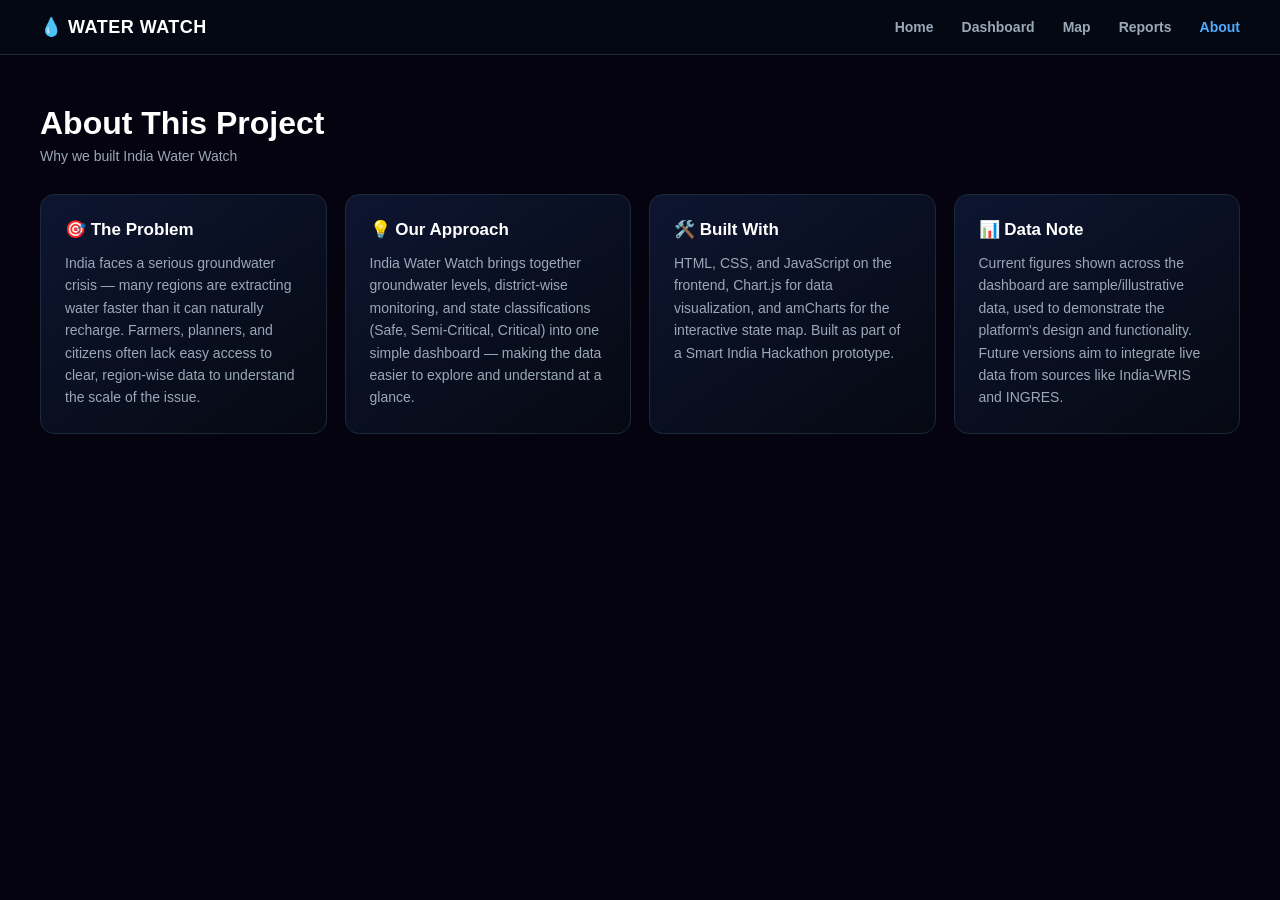
==== about.html @ 904ef2a4 "First version of India Water Watch" ====
<!DOCTYPE html>
<html lang="en">
<head>
  <meta charset="UTF-8" />
  <meta name="viewport" content="width=device-width, initial-scale=1.0" />
  <title>About | India Water Watch</title>
  <link rel="stylesheet" href="style.css" />
</head>
<body>

  <nav class="navbar">
    <a href="index.html" class="logo">💧 WATER WATCH</a>
    <div class="nav-links">
      <a href="index.html">Home</a>
      <a href="dashboard.html">Dashboard</a>
      <a href="map.html">Map</a>
      <a href="reports.html">Reports</a>
      <a href="about.html" class="active">About</a>
    </div>
  </nav>

  <div class="page-header">
    <h1>About This Project</h1>
    <p>Why we built India Water Watch</p>
  </div>

  <section class="about-content">
    <div class="about-card">
      <h3>🎯 The Problem</h3>
      <p>India faces a serious groundwater crisis — many regions are extracting water faster than it can naturally recharge. Farmers, planners, and citizens often lack easy access to clear, region-wise data to understand the scale of the issue.</p>
    </div>

    <div class="about-card">
      <h3>💡 Our Approach</h3>
      <p>India Water Watch brings together groundwater levels, district-wise monitoring, and state classifications (Safe, Semi-Critical, Critical) into one simple dashboard — making the data easier to explore and understand at a glance.</p>
    </div>

    <div class="about-card">
      <h3>🛠️ Built With</h3>
      <p>HTML, CSS, and JavaScript on the frontend, Chart.js for data visualization, and amCharts for the interactive state map. Built as part of a Smart India Hackathon prototype.</p>
    </div>

    <div class="about-card">
      <h3>📊 Data Note</h3>
      <p>Current figures shown across the dashboard are sample/illustrative data, used to demonstrate the platform's design and functionality. Future versions aim to integrate live data from sources like India-WRIS and INGRES.</p>
    </div>
  </section>

  <script src="script.js"></script>
</body>
</html>
---- style.css ----
/* ===== RESET & BASE ===== */
* { margin: 0; padding: 0; box-sizing: border-box; }

body {
  font-family: 'Segoe UI', Arial, sans-serif;
  background: #05030f;
  color: #ffffff;
}

/* ===== NAVBAR ===== */
.navbar {
  position: sticky;
  top: 0;
  z-index: 100;
  display: flex;
  justify-content: space-between;
  align-items: center;
  padding: 16px 40px;
  background: rgba(5, 10, 20, 0.85);
  backdrop-filter: blur(10px);
  border-bottom: 1px solid #1c2a3a;
}

.navbar .logo {
  font-weight: 800;
  font-size: 18px;
  color: #ffffff;
  text-decoration: none;
  letter-spacing: 0.5px;
}

.navbar .nav-links {
  display: flex;
  gap: 28px;
}

.navbar .nav-links a {
  color: #9aa8b8;
  text-decoration: none;
  font-size: 14px;
  font-weight: 600;
  transition: color 0.3s ease;
}

.navbar .nav-links a:hover {
  color: #4facfe;
}

.navbar .nav-links a.active {
  color: #4facfe;
}

/* ===== HERO SECTION (Home page) ===== */
.hero-scene {
  position: relative;
  width: 100%;
  height: 460px;
  overflow: hidden;
  background-size: cover;
}

.hero-photo {
  position: absolute;
  inset: 0;
  background-size: cover;
  background-position: center 30%;
}

.hero-photo::after {
  content: "";
  position: absolute;
  inset: 0;
  background: linear-gradient(to bottom, rgba(5,10,20,0.2), rgba(5,10,20,0.9));
}

.hero-text {
  position: absolute;
  top: 50%;
  left: 50%;
  transform: translate(-50%, -50%);
  text-align: center;
  z-index: 10;
  width: 90%;
}

.hero-text h1 {
  font-size: 42px;
  font-weight: 800;
  letter-spacing: 1px;
  text-shadow: 0 4px 20px rgba(0,0,0,0.6);
}

.hero-text p {
  margin-top: 10px;
  font-size: 15px;
  color: #d0d8e0;
  text-shadow: 0 2px 10px rgba(0,0,0,0.6);
}
.hero-text {
  position: absolute;
  top: 50%;
  left: 50%;
  transform: translate(-50%, -50%);
  text-align: center;
  z-index: 10;
  width: 90%;
  animation: floatIn 1.2s ease-out forwards;
}

@keyframes floatIn {
  0% {
    opacity: 0;
    transform: translate(-50%, -30%);
  }
  100% {
    opacity: 1;
    transform: translate(-50%, -50%);
  }
}

/* ===== PAGE HEADER (used on Dashboard, Map, Reports, About) ===== */
.page-header {
  padding: 50px 40px 20px;
}

.page-header h1 {
  font-size: 32px;
  font-weight: 800;
}

.page-header p {
  color: #9aa8b8;
  font-size: 14px;
  margin-top: 6px;
}

/* ===== DASHBOARD: STATS CARDS ===== */
.stats-grid {
  display: grid;
  grid-template-columns: repeat(auto-fit, minmax(220px, 1fr));
  gap: 18px;
  padding: 20px 40px;
}

.stat-card {
  background: linear-gradient(145deg, #0d1530, #060912);
  border: 1px solid #1c2a3a;
  border-radius: 14px;
  padding: 20px;
  display: flex;
  flex-direction: column;
  gap: 6px;
}

.stat-label {
  font-size: 13px;
  color: #9aa8b8;
}

.stat-value {
  font-size: 32px;
  font-weight: 800;
  color: #ffffff;
}

.stat-value small {
  font-size: 16px;
  color: #9aa8b8;
}

.stat-value.warning { color: #f5a623; }
.stat-value.good { color: #2ecc71; }

.stat-trend {
  font-size: 12px;
}

.stat-trend.up { color: #2ecc71; }
.stat-trend.down { color: #e74c3c; }

/* ===== DASHBOARD: CHARTS ===== */
.charts-grid {
  display: grid;
  grid-template-columns: 2fr 1fr;
  gap: 18px;
  padding: 10px 40px;
}

.chart-card {
  background: linear-gradient(145deg, #0d1530, #060912);
  border: 1px solid #1c2a3a;
  border-radius: 14px;
  padding: 20px;
}

.chart-card h3 {
  font-size: 15px;
  margin-bottom: 14px;
  color: #d0d8e0;
}

/* ===== DASHBOARD: TABLE ===== */
.table-section {
  padding: 30px 40px 60px;
}

.table-section h3 {
  font-size: 18px;
  margin-bottom: 16px;
}

.data-table {
  width: 100%;
  border-collapse: collapse;
  background: linear-gradient(145deg, #0d1530, #060912);
  border-radius: 14px;
  overflow: hidden;
}

.data-table th, .data-table td {
  padding: 14px 18px;
  text-align: left;
  font-size: 13px;
  border-bottom: 1px solid #1c2a3a;
}

.data-table th {
  color: #9aa8b8;
  font-weight: 600;
  background: rgba(255,255,255,0.02);
}

.data-table td {
  color: #d0d8e0;
}

.badge {
  padding: 4px 12px;
  border-radius: 12px;
  font-size: 11px;
  font-weight: 600;
}

.badge.critical { background: #3d1a1a; color: #e74c3c; }
.badge.warning { background: #3d2f10; color: #f5a623; }
.badge.safe { background: #1a3d2e; color: #2ecc71; }

/* ===== MAP PAGE ===== */
.map-section {
  position: relative;
  padding: 10px 40px 60px;
}

#chartdiv {
  width: 100%;
  height: 560px;
  background: linear-gradient(145deg, #0d1530, #060912);
  border-radius: 14px;
  border: 1px solid #1c2a3a;
}

.map-legend {
  display: flex;
  gap: 24px;
  margin-top: 16px;
  font-size: 13px;
  color: #d0d8e0;
}

.legend-item {
  display: flex;
  align-items: center;
  gap: 8px;
}

.dot {
  width: 12px;
  height: 12px;
  border-radius: 50%;
  display: inline-block;
}

.dot.safe { background: #2ecc71; }
.dot.warning { background: #f5a623; }
.dot.critical { background: #e74c3c; }
.dot.unknown { background: #3a4658; }

.state-panel {
  position: fixed;
  top: 0;
  right: 0;
  width: 320px;
  height: 100%;
  background: #0a1228;
  border-left: 1px solid #1c2a3a;
  padding: 30px 24px;
  z-index: 200;
  transform: translateX(0);
  transition: transform 0.3s ease;
}

.state-panel.hidden {
  transform: translateX(100%);
}

.state-panel-close {
  position: absolute;
  top: 16px;
  right: 16px;
  background: none;
  border: none;
  color: #9aa8b8;
  font-size: 22px;
  cursor: pointer;
}

#state-name {
  font-size: 22px;
  margin-bottom: 20px;
  margin-top: 10px;
}

.state-stat {
  display: flex;
  justify-content: space-between;
  align-items: center;
  padding: 12px 0;
  border-bottom: 1px solid #1c2a3a;
  font-size: 14px;
}

.state-stat span:first-child {
  color: #9aa8b8;
}

/* ===== RESPONSIVE ===== */
@media (max-width: 700px) {
  .hero-scene { height: 360px; }
  .charts-grid { grid-template-columns: 1fr; }
  #chartdiv { height: 400px; }
  .state-panel { width: 100%; }
}
/* ===== ABOUT PAGE ===== */
.about-content {
  display: grid;
  grid-template-columns: repeat(auto-fit, minmax(280px, 1fr));
  gap: 18px;
  padding: 10px 40px 60px;
}

.about-card {
  background: linear-gradient(145deg, #0d1530, #060912);
  border: 1px solid #1c2a3a;
  border-radius: 14px;
  padding: 24px;
}

.about-card h3 {
  font-size: 17px;
  margin-bottom: 12px;
}

.about-card p {
  font-size: 14px;
  color: #9aa8b8;
  line-height: 1.6;
}
/* ===== REPORTS PAGE ===== */
.reports-toolbar {
  display: flex;
  align-items: flex-end;
  gap: 16px;
  padding: 10px 40px 20px;
  flex-wrap: wrap;
}

.filter-group {
  display: flex;
  flex-direction: column;
  gap: 6px;
}

.filter-group label {
  font-size: 12px;
  color: #9aa8b8;
}

.filter-group select {
  background: #0d1530;
  border: 1px solid #2a3658;
  border-radius: 8px;
  padding: 9px 14px;
  color: #ffffff;
  font-size: 13px;
  min-width: 160px;
}

.download-btn {
  background: linear-gradient(135deg, #5865f2, #4facfe);
  border: none;
  border-radius: 8px;
  padding: 11px 20px;
  color: #ffffff;
  font-weight: 700;
  font-size: 13px;
  cursor: pointer;
  transition: transform 0.2s ease, box-shadow 0.2s ease;
}

.download-btn:hover {
  transform: translateY(-2px);
  box-shadow: 0 6px 20px rgba(88, 101, 242, 0.4);
}
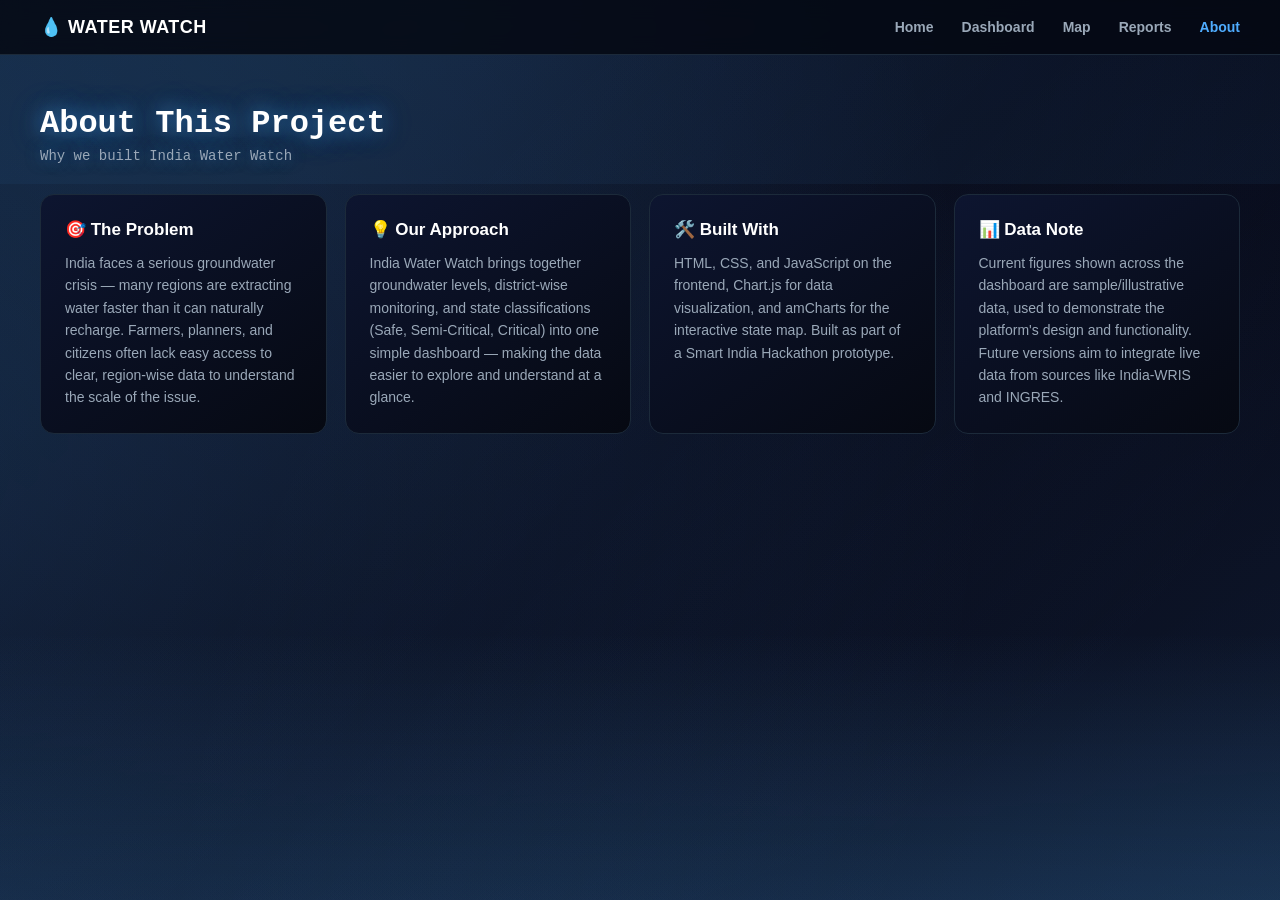
==== commit 27f77cf2: "Add groundwater animation background to about page" ====
--- a/about.html
+++ b/about.html
@@ -7,6 +7,7 @@
   <link rel="stylesheet" href="style.css" />
 </head>
 <body>
+  <div class="groundwater-bg"></div>
 
   <nav class="navbar">
     <a href="index.html" class="logo">💧 WATER WATCH</a>
@@ -48,4 +49,4 @@
 
   <script src="script.js"></script>
 </body>
-</html>+</html>
--- a/style.css
+++ b/style.css
@@ -59,15 +59,15 @@
   background-size: cover;
 }
 
-.hero-photo {
+.hero-video {
   position: absolute;
   inset: 0;
-  background-size: cover;
-  background-position: center 30%;
-}
-
-.hero-photo::after {
-  content: "";
+  width: 100%;
+  height: 100%;
+  object-fit: cover;
+}
+
+.hero-overlay {
   position: absolute;
   inset: 0;
   background: linear-gradient(to bottom, rgba(5,10,20,0.2), rgba(5,10,20,0.9));
@@ -366,12 +366,47 @@
   line-height: 1.6;
 }
 /* ===== REPORTS PAGE ===== */
+.reports-bg-video {
+  position: relative;
+  width: 100%;
+  height: 300px;
+  overflow: hidden;
+  background: #05030f;
+}
+
+.reports-video {
+  position: absolute;
+  inset: 0;
+  width: 100%;
+  height: 100%;
+  object-fit: cover;
+}
+
+.page-header {
+  font-family: 'Courier New', 'Monaco', monospace;
+  animation: flyInDown 0.8s ease-out forwards;
+  background: rgba(79, 172, 254, 0.05);
+}
+
+.page-header h1 {
+  text-shadow: 0 0 20px rgba(79, 172, 254, 0.6), 0 0 40px rgba(79, 172, 254, 0.3);
+  color: #ffffff;
+}
+
+.page-header p {
+  text-shadow: 0 0 15px rgba(79, 172, 254, 0.5);
+}
+
 .reports-toolbar {
   display: flex;
   align-items: flex-end;
   gap: 16px;
   padding: 10px 40px 20px;
   flex-wrap: wrap;
+  animation: flyInUp 0.8s ease-out forwards 0.2s;
+  animation-fill-mode: both;
+  font-family: 'Courier New', 'Monaco', monospace;
+  background: rgba(79, 172, 254, 0.02);
 }
 
 .filter-group {
@@ -382,22 +417,32 @@
 
 .filter-group label {
   font-size: 12px;
-  color: #9aa8b8;
+  color: #4facfe;
+  text-shadow: 0 0 10px rgba(79, 172, 254, 0.5);
+  font-weight: 600;
 }
 
 .filter-group select {
-  background: #0d1530;
-  border: 1px solid #2a3658;
+  background: rgba(13, 21, 48, 0.8);
+  border: 2px solid #4facfe;
   border-radius: 8px;
   padding: 9px 14px;
   color: #ffffff;
   font-size: 13px;
   min-width: 160px;
+  font-family: 'Courier New', 'Monaco', monospace;
+  box-shadow: 0 0 15px rgba(79, 172, 254, 0.3);
+  transition: all 0.3s ease;
+}
+
+.filter-group select:focus {
+  outline: none;
+  box-shadow: 0 0 25px rgba(79, 172, 254, 0.6);
 }
 
 .download-btn {
   background: linear-gradient(135deg, #5865f2, #4facfe);
-  border: none;
+  border: 2px solid #4facfe;
   border-radius: 8px;
   padding: 11px 20px;
   color: #ffffff;
@@ -405,9 +450,266 @@
   font-size: 13px;
   cursor: pointer;
   transition: transform 0.2s ease, box-shadow 0.2s ease;
+  font-family: 'Courier New', 'Monaco', monospace;
+  box-shadow: 0 0 15px rgba(79, 172, 254, 0.4);
 }
 
 .download-btn:hover {
   transform: translateY(-2px);
-  box-shadow: 0 6px 20px rgba(88, 101, 242, 0.4);
-}+  box-shadow: 0 0 25px rgba(79, 172, 254, 0.7);
+}
+
+.table-section {
+  animation: flyInUp 0.8s ease-out forwards 0.4s;
+  animation-fill-mode: both;
+  background: rgba(79, 172, 254, 0.03);
+  padding: 30px 40px 60px;
+}
+
+.table-section h3 {
+  font-family: 'Courier New', 'Monaco', monospace;
+  text-shadow: 0 0 15px rgba(79, 172, 254, 0.5);
+  margin-bottom: 16px;
+}
+
+.data-table {
+  font-family: 'Courier New', 'Monaco', monospace;
+}
+
+.data-table th {
+  color: #4facfe;
+  text-shadow: 0 0 10px rgba(79, 172, 254, 0.5);
+  border-bottom: 2px solid #4facfe;
+  box-shadow: inset 0 0 10px rgba(79, 172, 254, 0.2);
+}
+
+.data-table td {
+  border-bottom: 1px solid rgba(79, 172, 254, 0.3);
+}
+
+.badge {
+  box-shadow: 0 0 10px rgba(79, 172, 254, 0.5);
+  border: 1px solid currentColor;
+}
+
+@keyframes flyInDown {
+  from {
+    opacity: 0;
+    transform: translateY(-30px);
+  }
+  to {
+    opacity: 1;
+    transform: translateY(0);
+  }
+}
+
+@keyframes flyInUp {
+  from {
+    opacity: 0;
+    transform: translateY(30px);
+  }
+  to {
+    opacity: 1;
+    transform: translateY(0);
+  }
+}
+/* ===== QUICK STATS STRIP ===== */
+.quick-stats {
+  display: grid;
+  grid-template-columns: repeat(auto-fit, minmax(180px, 1fr));
+  gap: 1px;
+  background: #1c2a3a;
+  border-bottom: 1px solid #1c2a3a;
+}
+
+.quick-stat {
+  background: #05030f;
+  padding: 36px 20px;
+  text-align: center;
+  display: flex;
+  flex-direction: column;
+  gap: 6px;
+}
+
+.quick-stat-value {
+  font-size: 30px;
+  font-weight: 800;
+  color: #4facfe;
+}
+
+.quick-stat-label {
+  font-size: 13px;
+  color: #9aa8b8;
+}
+
+/* ===== FEATURE PREVIEW CARDS ===== */
+.feature-section {
+  padding: 60px 40px;
+  text-align: center;
+}
+
+.feature-section h2 {
+  font-size: 28px;
+  margin-bottom: 30px;
+}
+
+.feature-grid {
+  display: grid;
+  grid-template-columns: repeat(auto-fit, minmax(240px, 1fr));
+  gap: 20px;
+  max-width: 1000px;
+  margin: 0 auto;
+}
+
+.feature-card {
+  background: linear-gradient(145deg, #0d1530, #060912);
+  border: 1px solid #1c2a3a;
+  border-radius: 14px;
+  padding: 30px 24px;
+  text-decoration: none;
+  color: #ffffff;
+  text-align: left;
+  transition: transform 0.3s ease, box-shadow 0.3s ease;
+}
+
+.feature-card:hover {
+  transform: translateY(-6px);
+  box-shadow: 0 12px 32px rgba(88, 101, 242, 0.2);
+}
+
+.feature-icon {
+  font-size: 30px;
+}
+
+.feature-card h3 {
+  font-size: 18px;
+  margin: 14px 0 8px;
+}
+
+.feature-card p {
+  font-size: 13px;
+  color: #9aa8b8;
+  line-height: 1.5;
+}
+
+/* ===== WATER FLOW ANIMATION ===== */
+.water-flow-section {
+  position: relative;
+  width: 100%;
+  height: 400px;
+  overflow: hidden;
+  background: #05030f;
+}
+
+.water-flow-video {
+  position: absolute;
+  inset: 0;
+  width: 100%;
+  height: 100%;
+  object-fit: cover;
+  animation: scrollFlow 20s linear infinite;
+}
+
+@keyframes scrollFlow {
+  0% { transform: translateY(0); }
+  100% { transform: translateY(-10px); }
+}
+
+.water-flow-section:hover .water-flow-video {
+  animation-play-state: running;
+}
+
+/* ===== WHY THIS MATTERS ===== */
+.why-section {
+  padding: 70px 40px;
+  background: linear-gradient(180deg, #060912, #05030f);
+  border-top: 1px solid #1c2a3a;
+}
+
+.why-content {
+  max-width: 700px;
+  margin: 0 auto;
+  text-align: center;
+}
+
+.why-content h2 {
+  font-size: 28px;
+  margin-bottom: 18px;
+}
+
+.why-content p {
+  font-size: 15px;
+  color: #9aa8b8;
+  line-height: 1.7;
+}
+
+/* ===== GROUNDWATER BACKGROUND ANIMATION ===== */
+.groundwater-bg {
+  position: fixed;
+  top: 0;
+  left: 0;
+  width: 100%;
+  height: 100%;
+  background: linear-gradient(135deg, rgba(79, 172, 254, 0.08) 0%, rgba(5, 10, 20, 0) 50%, rgba(79, 172, 254, 0.05) 100%);
+  pointer-events: none;
+  z-index: -1;
+  overflow: hidden;
+}
+
+.groundwater-bg::before {
+  content: "";
+  position: absolute;
+  top: -50%;
+  left: -50%;
+  width: 200%;
+  height: 200%;
+  background:
+    radial-gradient(circle at 20% 50%, rgba(79, 172, 254, 0.15) 0%, transparent 50%),
+    radial-gradient(circle at 80% 80%, rgba(79, 172, 254, 0.1) 0%, transparent 50%),
+    radial-gradient(circle at 40% 20%, rgba(79, 172, 254, 0.12) 0%, transparent 50%);
+  animation: flowWater 20s ease-in-out infinite;
+}
+
+.groundwater-bg::after {
+  content: "";
+  position: absolute;
+  top: 0;
+  left: 0;
+  width: 100%;
+  height: 100%;
+  background:
+    linear-gradient(0deg, rgba(79, 172, 254, 0.1) 0%, transparent 30%),
+    linear-gradient(180deg, transparent 70%, rgba(79, 172, 254, 0.08) 100%);
+  animation: shimmerFlow 15s ease-in-out infinite;
+}
+
+@keyframes flowWater {
+  0% {
+    transform: translate(0, 0) rotate(0deg);
+  }
+  25% {
+    transform: translate(30px, -30px) rotate(90deg);
+  }
+  50% {
+    transform: translate(0, -60px) rotate(180deg);
+  }
+  75% {
+    transform: translate(-30px, -30px) rotate(270deg);
+  }
+  100% {
+    transform: translate(0, 0) rotate(360deg);
+  }
+}
+
+@keyframes shimmerFlow {
+  0%, 100% {
+    opacity: 0.3;
+  }
+  50% {
+    opacity: 0.6;
+  }
+}
+
+@media (max-width: 700px) {
+  .feature-section, .why-section { padding: 40px 20px; }
+}
